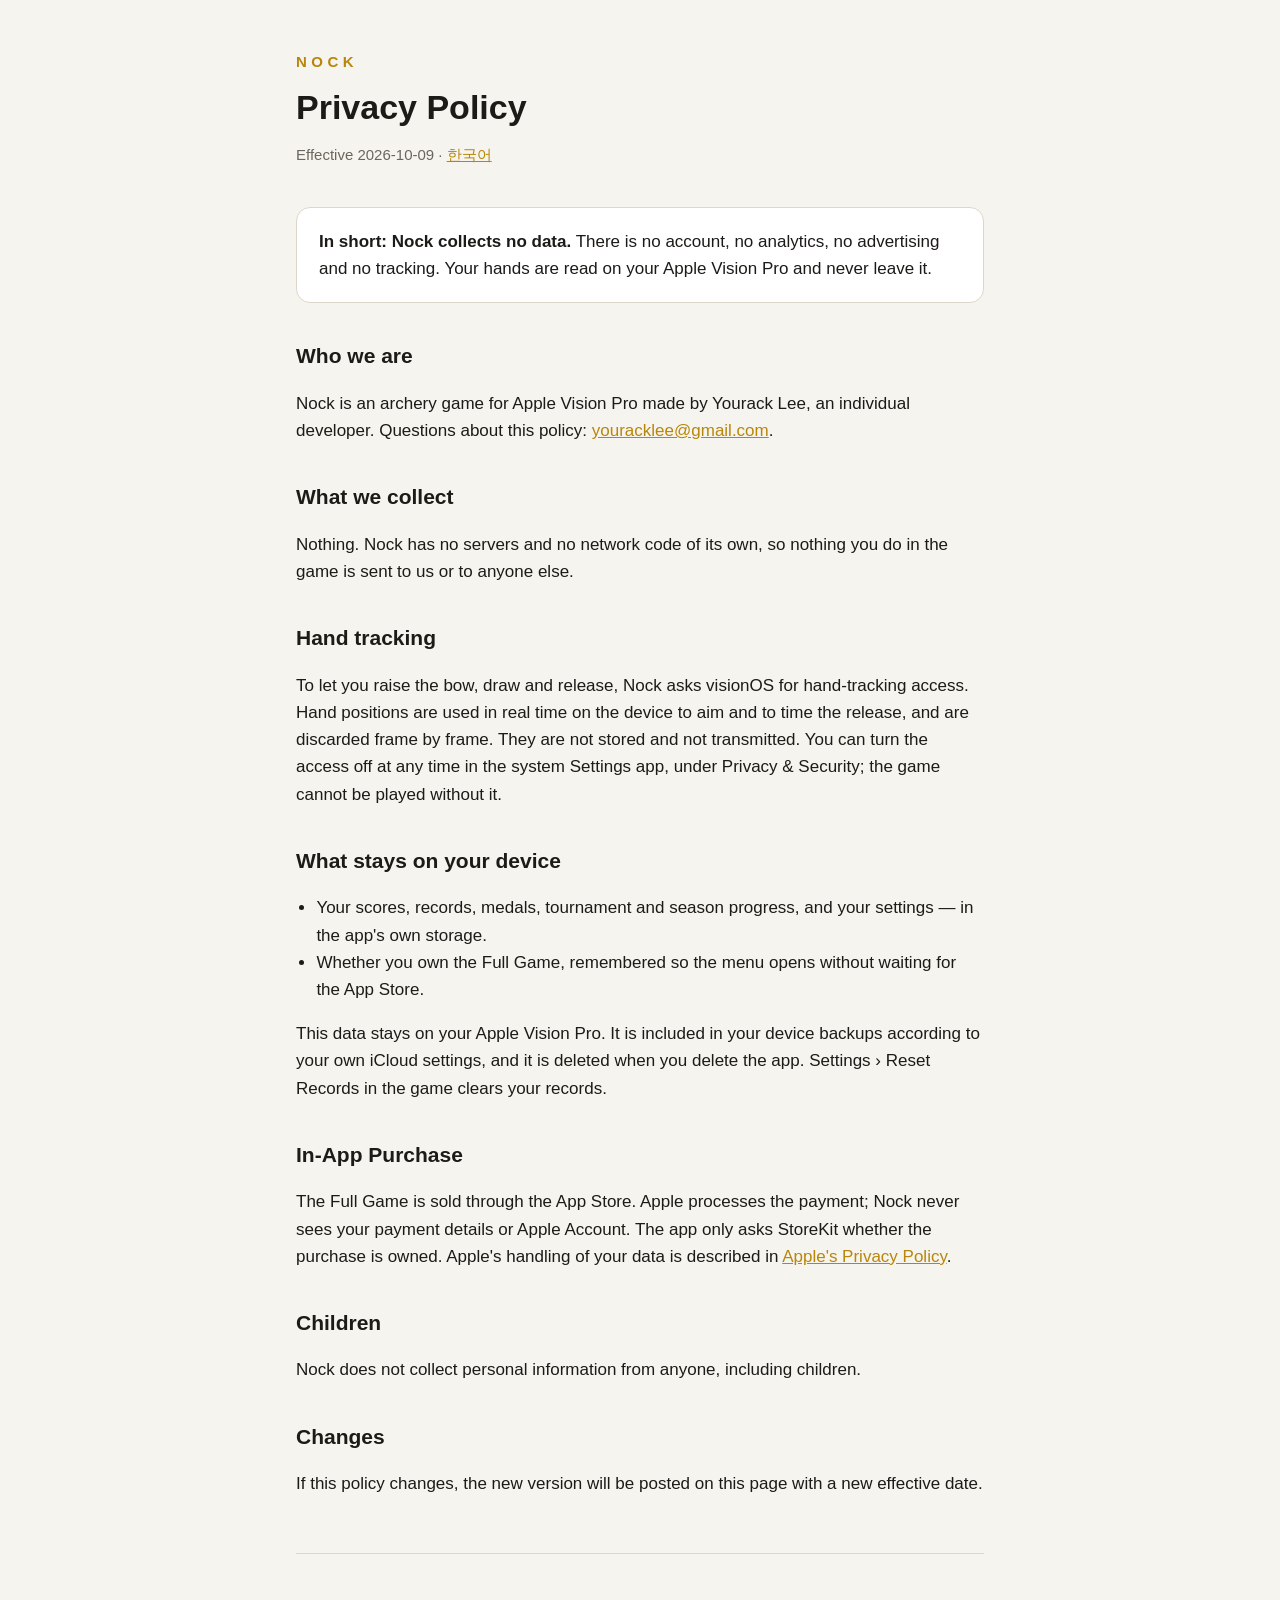
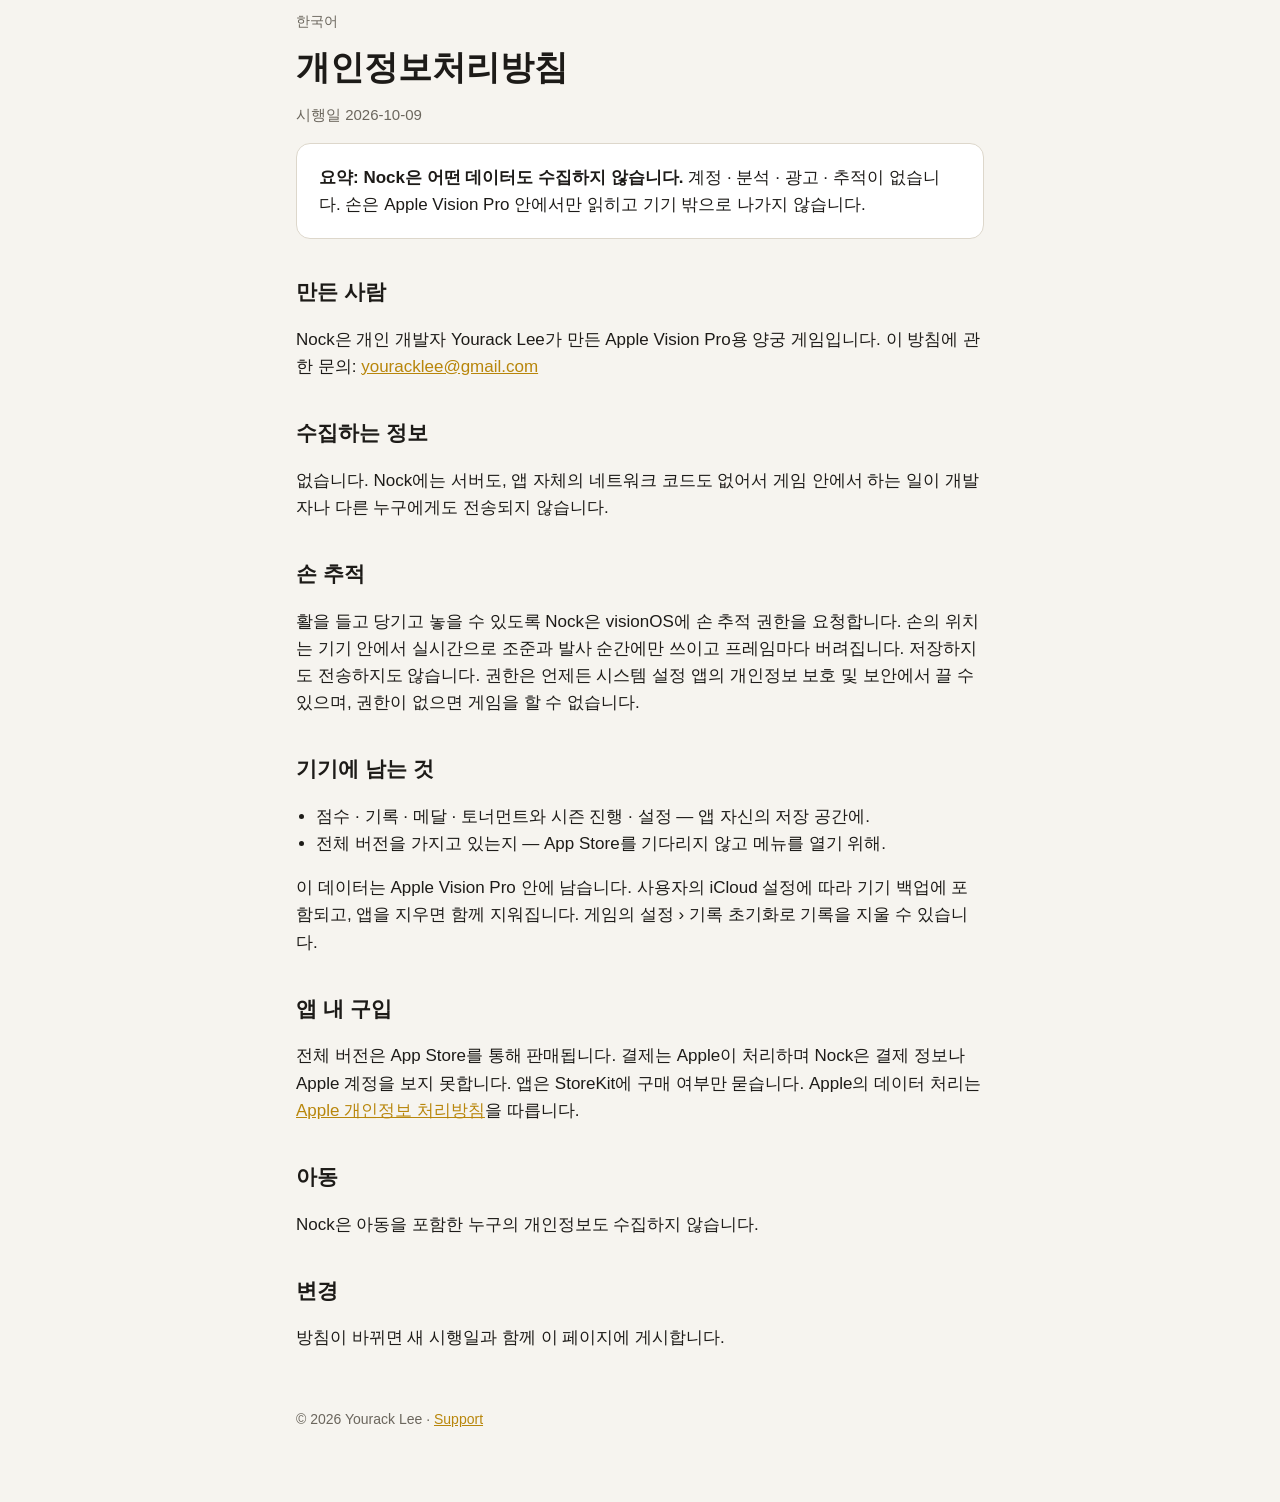
==== privacy/index.html @ 718d1cbe "Support and privacy pages for Nock" ====
<!doctype html>
<html lang="en">
<head>
<meta charset="utf-8">
<meta name="viewport" content="width=device-width, initial-scale=1">
<title>Nock Privacy Policy</title>
<meta name="description" content="Nock collects no data. Hand tracking stays on your Apple Vision Pro.">
<link rel="stylesheet" href="../style.css">
</head>
<body>
<main>
<header>
  <a class="mark" href="../">NOCK</a>
  <h1>Privacy Policy</h1>
  <p class="muted">Effective 2026-10-09 · <a href="#ko">한국어</a></p>
</header>

<div class="card">
  <strong>In short: Nock collects no data.</strong> There is no account, no analytics, no advertising and no tracking.
  Your hands are read on your Apple Vision Pro and never leave it.
</div>

<h2>Who we are</h2>
<p>Nock is an archery game for Apple Vision Pro made by Yourack Lee, an individual developer.
Questions about this policy: <a href="mailto:youracklee@gmail.com">youracklee@gmail.com</a>.</p>

<h2>What we collect</h2>
<p>Nothing. Nock has no servers and no network code of its own, so nothing you do in the game is sent to us or to anyone else.</p>

<h2>Hand tracking</h2>
<p>To let you raise the bow, draw and release, Nock asks visionOS for hand-tracking access. Hand positions are used in real time
on the device to aim and to time the release, and are discarded frame by frame. They are not stored and not transmitted.
You can turn the access off at any time in the system Settings app, under Privacy &amp; Security; the game cannot be played without it.</p>

<h2>What stays on your device</h2>
<ul>
  <li>Your scores, records, medals, tournament and season progress, and your settings — in the app's own storage.</li>
  <li>Whether you own the Full Game, remembered so the menu opens without waiting for the App Store.</li>
</ul>
<p>This data stays on your Apple Vision Pro. It is included in your device backups according to your own iCloud settings,
and it is deleted when you delete the app. Settings › Reset Records in the game clears your records.</p>

<h2>In-App Purchase</h2>
<p>The Full Game is sold through the App Store. Apple processes the payment; Nock never sees your payment details or Apple Account.
The app only asks StoreKit whether the purchase is owned. Apple's handling of your data is described in
<a href="https://www.apple.com/legal/privacy/">Apple's Privacy Policy</a>.</p>

<h2>Children</h2>
<p>Nock does not collect personal information from anyone, including children.</p>

<h2>Changes</h2>
<p>If this policy changes, the new version will be posted on this page with a new effective date.</p>

<hr>

<section id="ko" lang="ko">
  <p class="lang">한국어</p>
  <h1>개인정보처리방침</h1>
  <p class="muted">시행일 2026-10-09</p>

  <div class="card">
    <strong>요약: Nock은 어떤 데이터도 수집하지 않습니다.</strong> 계정 · 분석 · 광고 · 추적이 없습니다.
    손은 Apple Vision Pro 안에서만 읽히고 기기 밖으로 나가지 않습니다.
  </div>

  <h2>만든 사람</h2>
  <p>Nock은 개인 개발자 Yourack Lee가 만든 Apple Vision Pro용 양궁 게임입니다.
  이 방침에 관한 문의: <a href="mailto:youracklee@gmail.com">youracklee@gmail.com</a></p>

  <h2>수집하는 정보</h2>
  <p>없습니다. Nock에는 서버도, 앱 자체의 네트워크 코드도 없어서 게임 안에서 하는 일이 개발자나 다른 누구에게도 전송되지 않습니다.</p>

  <h2>손 추적</h2>
  <p>활을 들고 당기고 놓을 수 있도록 Nock은 visionOS에 손 추적 권한을 요청합니다. 손의 위치는 기기 안에서 실시간으로 조준과
  발사 순간에만 쓰이고 프레임마다 버려집니다. 저장하지도 전송하지도 않습니다. 권한은 언제든 시스템 설정 앱의 개인정보 보호 및 보안에서
  끌 수 있으며, 권한이 없으면 게임을 할 수 없습니다.</p>

  <h2>기기에 남는 것</h2>
  <ul>
    <li>점수 · 기록 · 메달 · 토너먼트와 시즌 진행 · 설정 — 앱 자신의 저장 공간에.</li>
    <li>전체 버전을 가지고 있는지 — App Store를 기다리지 않고 메뉴를 열기 위해.</li>
  </ul>
  <p>이 데이터는 Apple Vision Pro 안에 남습니다. 사용자의 iCloud 설정에 따라 기기 백업에 포함되고, 앱을 지우면 함께 지워집니다.
  게임의 설정 › 기록 초기화로 기록을 지울 수 있습니다.</p>

  <h2>앱 내 구입</h2>
  <p>전체 버전은 App Store를 통해 판매됩니다. 결제는 Apple이 처리하며 Nock은 결제 정보나 Apple 계정을 보지 못합니다.
  앱은 StoreKit에 구매 여부만 묻습니다. Apple의 데이터 처리는 <a href="https://www.apple.com/kr/legal/privacy/">Apple 개인정보 처리방침</a>을 따릅니다.</p>

  <h2>아동</h2>
  <p>Nock은 아동을 포함한 누구의 개인정보도 수집하지 않습니다.</p>

  <h2>변경</h2>
  <p>방침이 바뀌면 새 시행일과 함께 이 페이지에 게시합니다.</p>
</section>

<footer>© 2026 Yourack Lee · <a href="../support/">Support</a></footer>
</main>
</body>
</html>
---- style.css ----
/* Nock — support and privacy pages. One sheet for all three pages; no scripts, no fonts fetched. */
:root {
  --bg: #f6f4ef;
  --text: #1d1b18;
  --muted: #6b665d;
  --rule: #ddd7cb;
  --accent: #b8860b;
  --card: #ffffff;
  color-scheme: light dark;
}
@media (prefers-color-scheme: dark) {
  :root {
    --bg: #14130f;
    --text: #ece8df;
    --muted: #a39d90;
    --rule: #34312a;
    --accent: #e0b24a;
    --card: #1d1b16;
  }
}
* { box-sizing: border-box; }
body {
  margin: 0;
  background: var(--bg);
  color: var(--text);
  font: 17px/1.6 -apple-system, BlinkMacSystemFont, "Apple SD Gothic Neo", "Segoe UI", Roboto, sans-serif;
}
main { max-width: 720px; margin: 0 auto; padding: 48px 16px 72px; }
header { margin-bottom: 40px; }
.mark { font-weight: 900; letter-spacing: 0.3em; font-size: 15px; color: var(--accent); text-decoration: none; }
h1 { font-size: 34px; line-height: 1.2; margin: 12px 0 4px; }
h2 { font-size: 21px; margin: 36px 0 8px; }
h3 { font-size: 17px; margin: 24px 0 4px; }
p, li { color: var(--text); }
.muted { color: var(--muted); font-size: 15px; }
a { color: var(--accent); }
ul { padding-left: 1.2em; }
hr { border: 0; border-top: 1px solid var(--rule); margin: 56px 0; }
.lang { font-size: 14px; color: var(--muted); }
.card { background: var(--card); border: 1px solid var(--rule); border-radius: 14px; padding: 20px 22px; margin: 16px 0; }
footer { margin-top: 56px; font-size: 14px; color: var(--muted); }
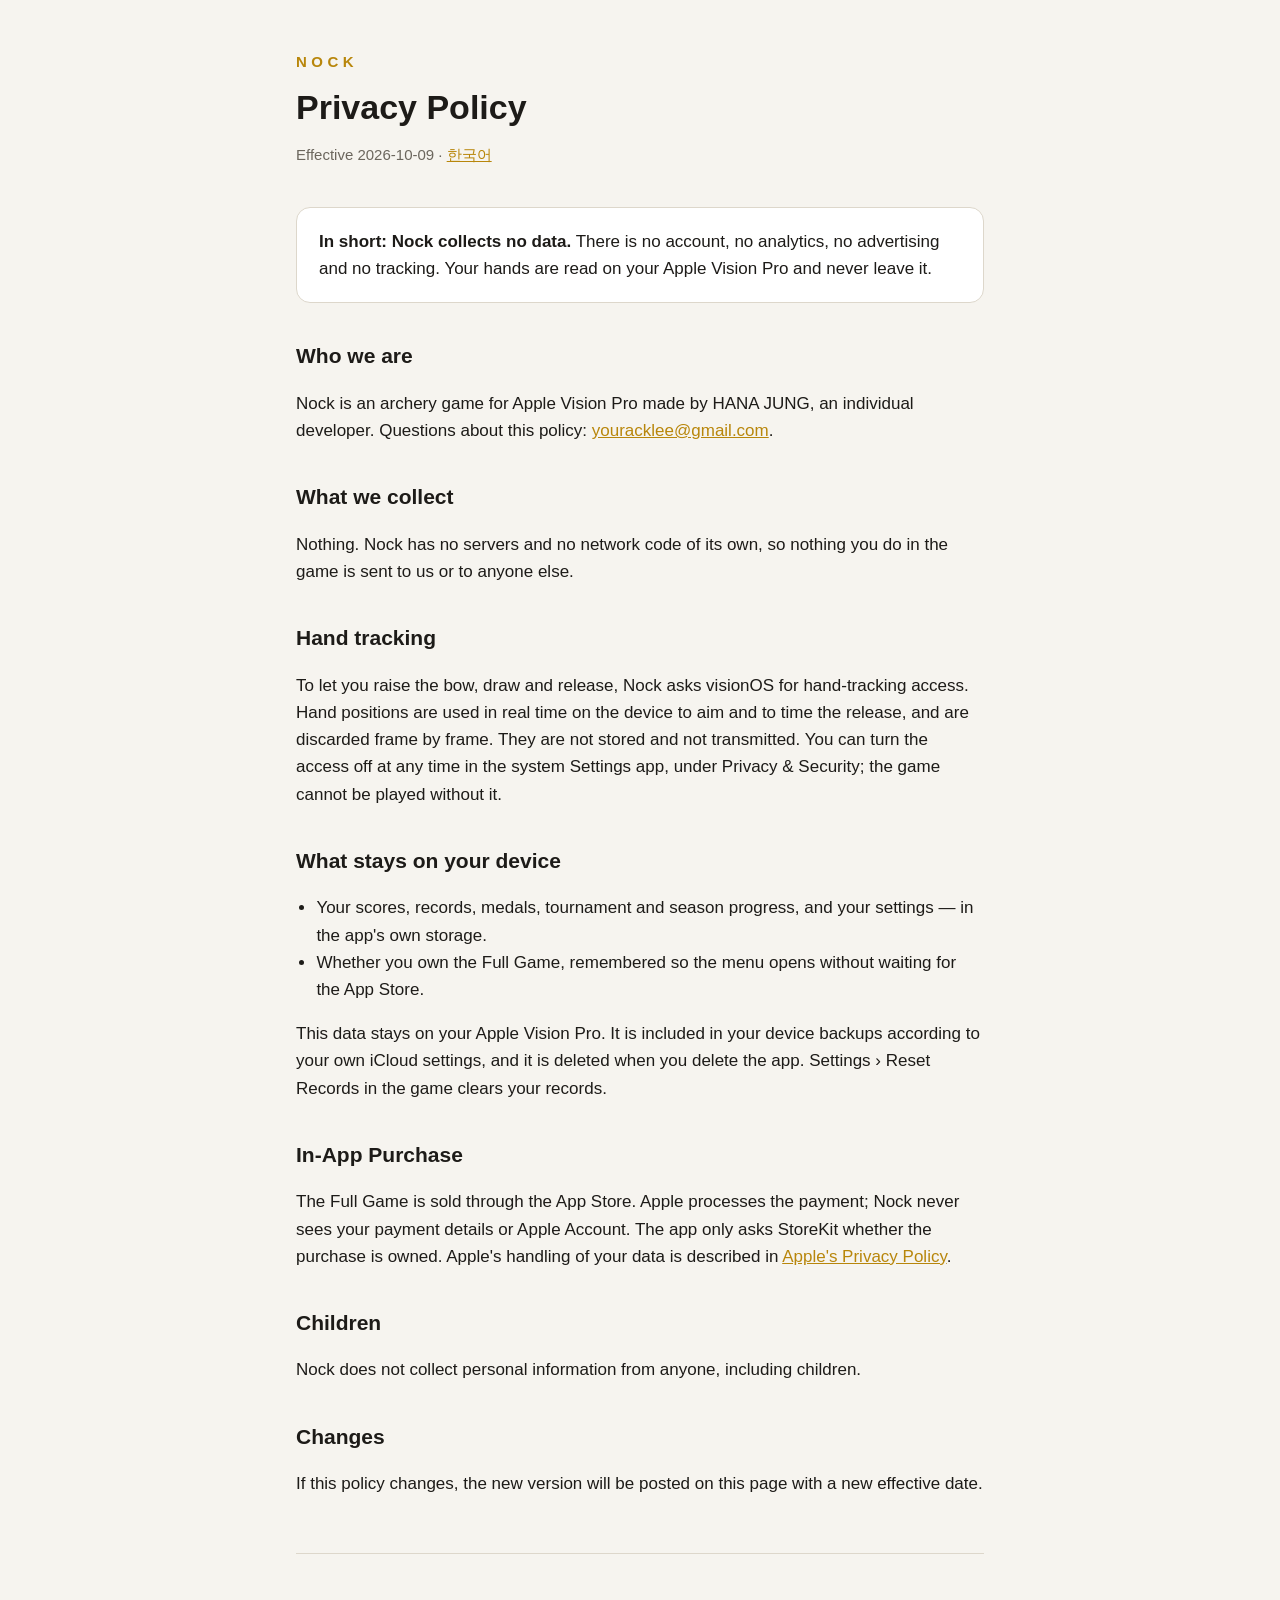
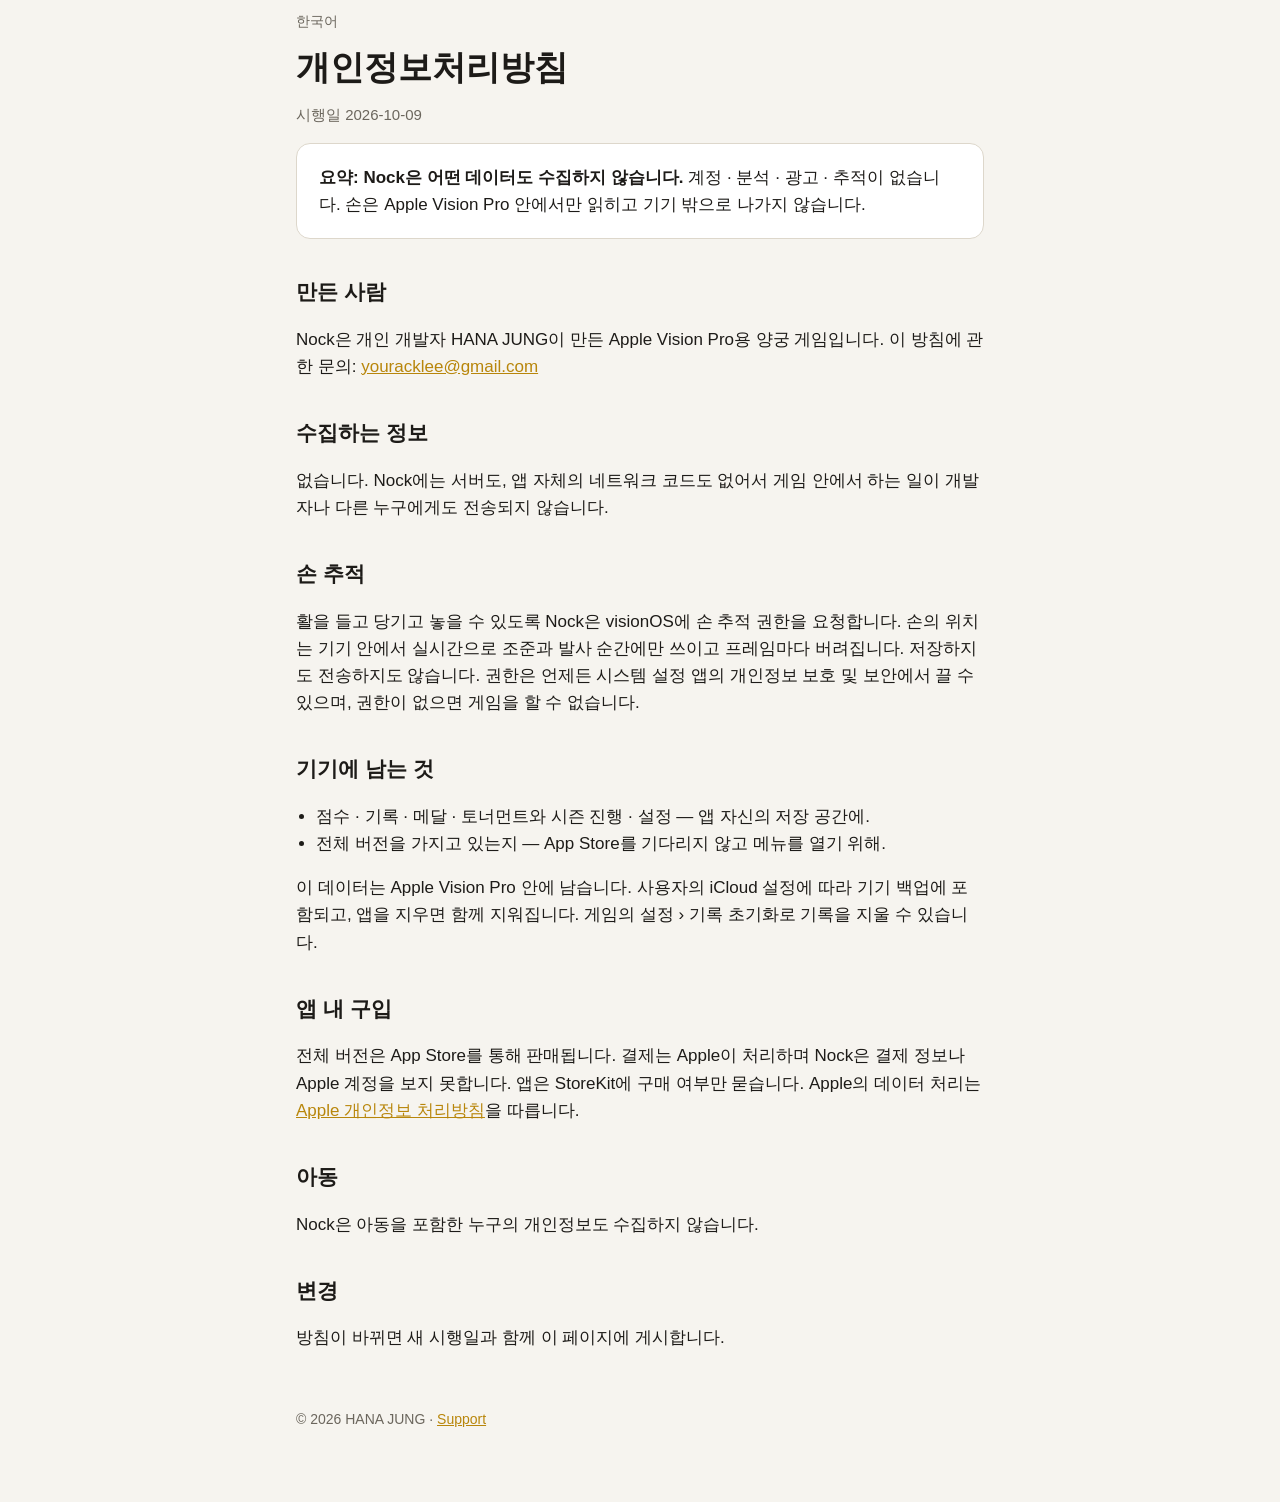
==== commit c8ebbbe1: "Pages: seller is HANA JUNG" ====
--- a/privacy/index.html
+++ b/privacy/index.html
@@ -21,7 +21,7 @@
 </div>
 
 <h2>Who we are</h2>
-<p>Nock is an archery game for Apple Vision Pro made by Yourack Lee, an individual developer.
+<p>Nock is an archery game for Apple Vision Pro made by HANA JUNG, an individual developer.
 Questions about this policy: <a href="mailto:youracklee@gmail.com">youracklee@gmail.com</a>.</p>
 
 <h2>What we collect</h2>
@@ -64,7 +64,7 @@
   </div>
 
   <h2>만든 사람</h2>
-  <p>Nock은 개인 개발자 Yourack Lee가 만든 Apple Vision Pro용 양궁 게임입니다.
+  <p>Nock은 개인 개발자 HANA JUNG이 만든 Apple Vision Pro용 양궁 게임입니다.
   이 방침에 관한 문의: <a href="mailto:youracklee@gmail.com">youracklee@gmail.com</a></p>
 
   <h2>수집하는 정보</h2>
@@ -94,7 +94,7 @@
   <p>방침이 바뀌면 새 시행일과 함께 이 페이지에 게시합니다.</p>
 </section>
 
-<footer>© 2026 Yourack Lee · <a href="../support/">Support</a></footer>
+<footer>© 2026 HANA JUNG · <a href="../support/">Support</a></footer>
 </main>
 </body>
 </html>
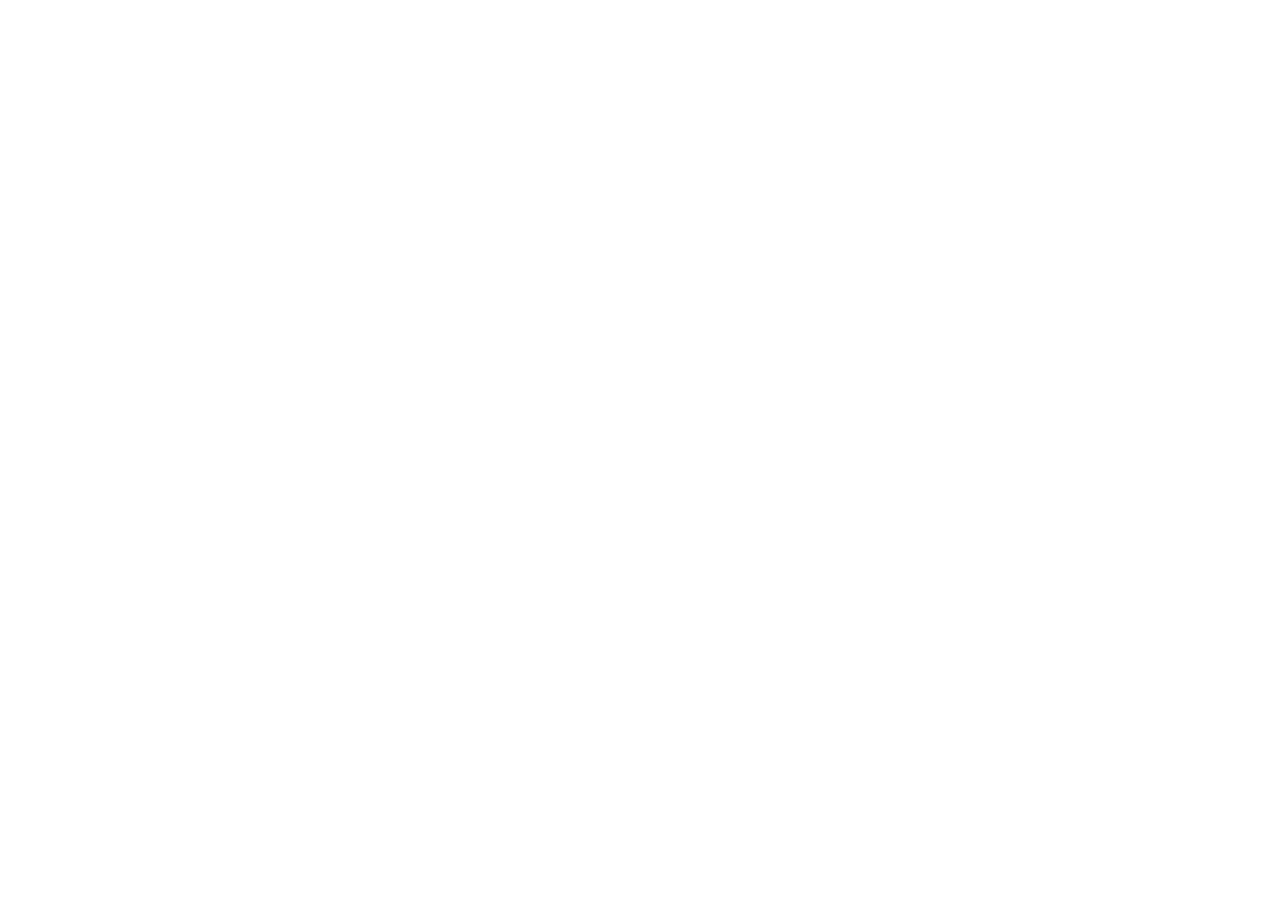
==== commit 001d397f: "Moved to https://angnimatiz.github.io/nock/" ====
--- a/privacy/index.html
+++ b/privacy/index.html
@@ -1,100 +1,3 @@
-<!doctype html>
-<html lang="en">
-<head>
-<meta charset="utf-8">
-<meta name="viewport" content="width=device-width, initial-scale=1">
-<title>Nock Privacy Policy</title>
-<meta name="description" content="Nock collects no data. Hand tracking stays on your Apple Vision Pro.">
-<link rel="stylesheet" href="../style.css">
-</head>
-<body>
-<main>
-<header>
-  <a class="mark" href="../">NOCK</a>
-  <h1>Privacy Policy</h1>
-  <p class="muted">Effective 2026-10-09 · <a href="#ko">한국어</a></p>
-</header>
-
-<div class="card">
-  <strong>In short: Nock collects no data.</strong> There is no account, no analytics, no advertising and no tracking.
-  Your hands are read on your Apple Vision Pro and never leave it.
-</div>
-
-<h2>Who we are</h2>
-<p>Nock is an archery game for Apple Vision Pro made by HANA JUNG, an individual developer.
-Questions about this policy: <a href="mailto:youracklee@gmail.com">youracklee@gmail.com</a>.</p>
-
-<h2>What we collect</h2>
-<p>Nothing. Nock has no servers and no network code of its own, so nothing you do in the game is sent to us or to anyone else.</p>
-
-<h2>Hand tracking</h2>
-<p>To let you raise the bow, draw and release, Nock asks visionOS for hand-tracking access. Hand positions are used in real time
-on the device to aim and to time the release, and are discarded frame by frame. They are not stored and not transmitted.
-You can turn the access off at any time in the system Settings app, under Privacy &amp; Security; the game cannot be played without it.</p>
-
-<h2>What stays on your device</h2>
-<ul>
-  <li>Your scores, records, medals, tournament and season progress, and your settings — in the app's own storage.</li>
-  <li>Whether you own the Full Game, remembered so the menu opens without waiting for the App Store.</li>
-</ul>
-<p>This data stays on your Apple Vision Pro. It is included in your device backups according to your own iCloud settings,
-and it is deleted when you delete the app. Settings › Reset Records in the game clears your records.</p>
-
-<h2>In-App Purchase</h2>
-<p>The Full Game is sold through the App Store. Apple processes the payment; Nock never sees your payment details or Apple Account.
-The app only asks StoreKit whether the purchase is owned. Apple's handling of your data is described in
-<a href="https://www.apple.com/legal/privacy/">Apple's Privacy Policy</a>.</p>
-
-<h2>Children</h2>
-<p>Nock does not collect personal information from anyone, including children.</p>
-
-<h2>Changes</h2>
-<p>If this policy changes, the new version will be posted on this page with a new effective date.</p>
-
-<hr>
-
-<section id="ko" lang="ko">
-  <p class="lang">한국어</p>
-  <h1>개인정보처리방침</h1>
-  <p class="muted">시행일 2026-10-09</p>
-
-  <div class="card">
-    <strong>요약: Nock은 어떤 데이터도 수집하지 않습니다.</strong> 계정 · 분석 · 광고 · 추적이 없습니다.
-    손은 Apple Vision Pro 안에서만 읽히고 기기 밖으로 나가지 않습니다.
-  </div>
-
-  <h2>만든 사람</h2>
-  <p>Nock은 개인 개발자 HANA JUNG이 만든 Apple Vision Pro용 양궁 게임입니다.
-  이 방침에 관한 문의: <a href="mailto:youracklee@gmail.com">youracklee@gmail.com</a></p>
-
-  <h2>수집하는 정보</h2>
-  <p>없습니다. Nock에는 서버도, 앱 자체의 네트워크 코드도 없어서 게임 안에서 하는 일이 개발자나 다른 누구에게도 전송되지 않습니다.</p>
-
-  <h2>손 추적</h2>
-  <p>활을 들고 당기고 놓을 수 있도록 Nock은 visionOS에 손 추적 권한을 요청합니다. 손의 위치는 기기 안에서 실시간으로 조준과
-  발사 순간에만 쓰이고 프레임마다 버려집니다. 저장하지도 전송하지도 않습니다. 권한은 언제든 시스템 설정 앱의 개인정보 보호 및 보안에서
-  끌 수 있으며, 권한이 없으면 게임을 할 수 없습니다.</p>
-
-  <h2>기기에 남는 것</h2>
-  <ul>
-    <li>점수 · 기록 · 메달 · 토너먼트와 시즌 진행 · 설정 — 앱 자신의 저장 공간에.</li>
-    <li>전체 버전을 가지고 있는지 — App Store를 기다리지 않고 메뉴를 열기 위해.</li>
-  </ul>
-  <p>이 데이터는 Apple Vision Pro 안에 남습니다. 사용자의 iCloud 설정에 따라 기기 백업에 포함되고, 앱을 지우면 함께 지워집니다.
-  게임의 설정 › 기록 초기화로 기록을 지울 수 있습니다.</p>
-
-  <h2>앱 내 구입</h2>
-  <p>전체 버전은 App Store를 통해 판매됩니다. 결제는 Apple이 처리하며 Nock은 결제 정보나 Apple 계정을 보지 못합니다.
-  앱은 StoreKit에 구매 여부만 묻습니다. Apple의 데이터 처리는 <a href="https://www.apple.com/kr/legal/privacy/">Apple 개인정보 처리방침</a>을 따릅니다.</p>
-
-  <h2>아동</h2>
-  <p>Nock은 아동을 포함한 누구의 개인정보도 수집하지 않습니다.</p>
-
-  <h2>변경</h2>
-  <p>방침이 바뀌면 새 시행일과 함께 이 페이지에 게시합니다.</p>
-</section>
-
-<footer>© 2026 HANA JUNG · <a href="../support/">Support</a></footer>
-</main>
-</body>
-</html>
+<!doctype html><meta charset="utf-8"><title>Nock</title>
+<link rel="canonical" href="https://angnimatiz.github.io/nock/privacy/"><meta http-equiv="refresh" content="0; url=https://angnimatiz.github.io/nock/privacy/">
+<p>Nock has moved to <a href="https://angnimatiz.github.io/nock/privacy/">https://angnimatiz.github.io/nock/privacy/</a>.</p>
